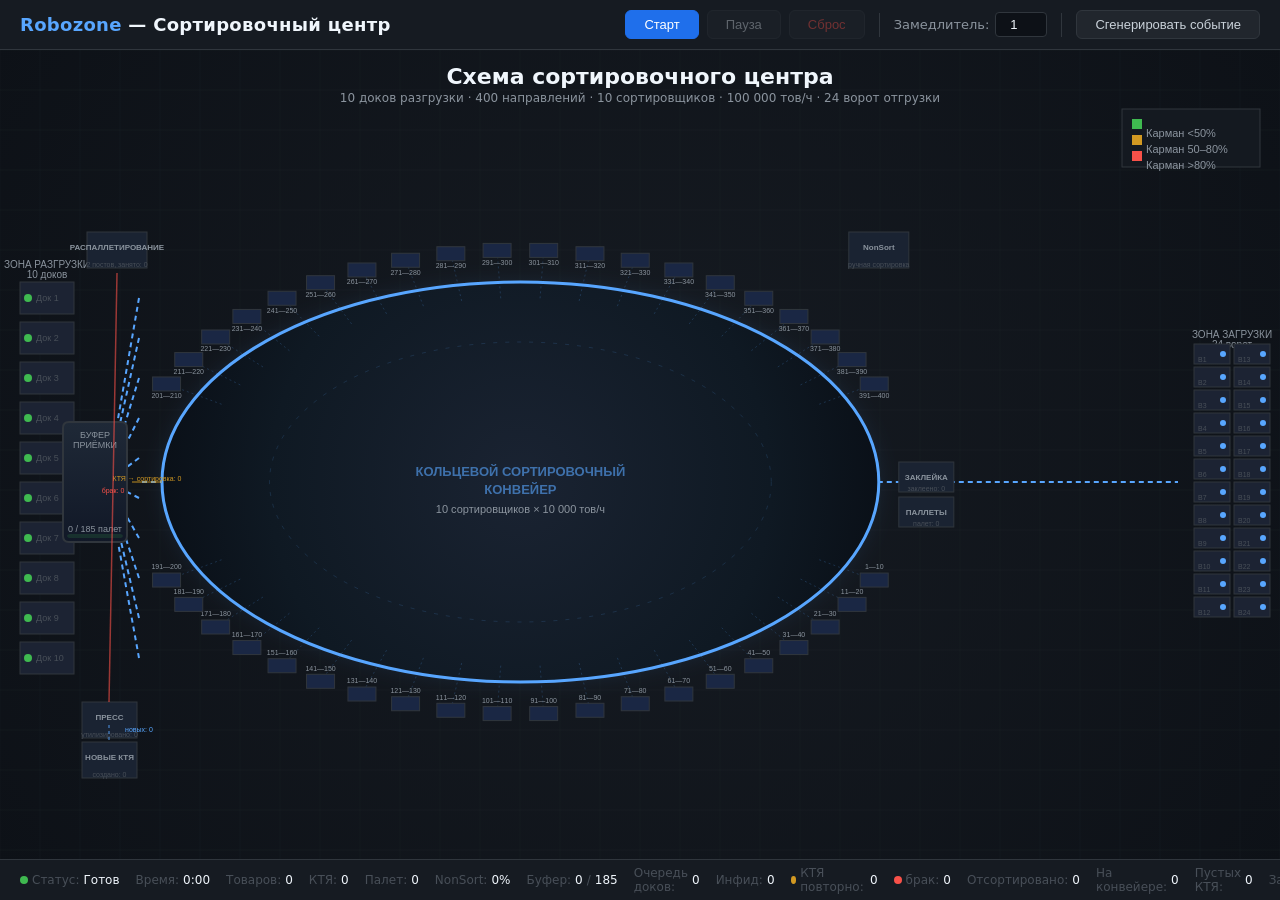
==== versions/06.07.26/simulation/app/index.html @ 3a73a0f2 "implemented plan step 7" ====
<!DOCTYPE html>
<html lang="ru">
<head>
  <meta charset="UTF-8">
  <meta name="viewport" content="width=device-width, initial-scale=1.0">
  <title>Сортировочный центр — симуляция</title>
  <link rel="stylesheet" href="styles.css">
</head>
<body>
  <div id="app">
    <header>
      <h1><span>Robozone</span> — Сортировочный центр</h1>
      <div id="controls">
        <button class="primary" id="btnStart">Старт</button>
        <button id="btnPause">Пауза</button>
        <button class="danger" id="btnReset">Сброс</button>
        <span class="sep"></span>
        <div class="speed-control">
          <label for="slowdown">Замедлитель:</label>
          <input type="number" id="slowdown" value="1" min="0.1" step="0.1">
        </div>
        <span class="sep"></span>
        <button id="btnGenEvent">Сгенерировать событие</button>
      </div>
    </header>
    <main>
      <div id="simulation-container">
        <canvas id="simCanvas"></canvas>
      </div>
    </main>
    <div id="status-bar">
      <span class="stat"><span class="dot green"></span><span class="label">Статус:</span><span class="value" id="status-label">Готов</span></span>
      <span class="stat"><span class="label">Время:</span><span class="value" id="status-time">0:00</span></span>
      <span class="stat"><span class="label">Товаров:</span><span class="value" id="stat-items">0</span></span>
      <span class="stat"><span class="label">КТЯ:</span><span class="value" id="stat-cti">0</span></span>
      <span class="stat"><span class="label">Палет:</span><span class="value" id="stat-pallets">0</span></span>
      <span class="stat"><span class="label">NonSort:</span><span class="value" id="stat-nonsort">0%</span></span>
      <span class="stat"><span class="label">Буфер:</span><span class="value" id="stat-buffer">0</span><span class="label">/</span><span class="value" id="stat-buffer-max">0</span></span>
      <span class="stat"><span class="label">Очередь доков:</span><span class="value" id="stat-queue">0</span></span>
      <span class="stat"><span class="label">Инфид:</span><span class="value" id="stat-infeed">0</span></span>
      <span class="stat"><span class="dot yellow"></span><span class="label">КТЯ повторно:</span><span class="value" id="stat-reuse">0</span></span>
      <span class="stat"><span class="dot red"></span><span class="label">брак:</span><span class="value" id="stat-scrap">0</span></span>
      <span class="stat"><span class="label">Отсортировано:</span><span class="value" id="stat-sorted">0</span></span>
      <span class="stat"><span class="label">На конвейере:</span><span class="value" id="stat-onsorter">0</span></span>
      <span class="stat"><span class="label">Пустых КТЯ:</span><span class="value" id="stat-empty-ct">0</span></span>
      <span class="stat"><span class="label">Заклеено:</span><span class="value" id="stat-sealed">0</span></span>
      <span class="stat"><span class="label">Палет готово:</span><span class="value" id="stat-pallets-out">0</span></span>
    </div>
  </div>
  <script src="config.js"></script>
  <script src="classes/Item.js"></script>
  <script src="classes/Box.js"></script>
  <script src="classes/Container.js"></script>
  <script src="classes/Pallet.js"></script>
  <script src="classes/Truck.js"></script>
  <script src="classes/SimulationEngine.js"></script>
  <script src="classes/Dock.js"></script>
  <script src="classes/Buffer.js"></script>
  <script src="classes/Worker.js"></script>
  <script src="classes/Pocket.js"></script>
  <script src="classes/ConveyorBelt.js"></script>
  <script src="simulation.js"></script>
  <script src="visualization.js"></script>
  <script src="app.js"></script>
</body>
</html>
---- versions/06.07.26/simulation/app/styles.css ----
* {
  margin: 0;
  padding: 0;
  box-sizing: border-box;
}

body {
  font-family: 'Segoe UI', system-ui, -apple-system, sans-serif;
  background: #0f1117;
  color: #e1e4e8;
  overflow: hidden;
  height: 100vh;
}

#app {
  display: flex;
  flex-direction: column;
  height: 100vh;
}

header {
  display: flex;
  align-items: center;
  justify-content: space-between;
  padding: 10px 20px;
  background: #161b22;
  border-bottom: 1px solid #30363d;
  flex-shrink: 0;
}

header h1 {
  font-size: 18px;
  font-weight: 600;
  color: #f0f6fc;
  letter-spacing: 0.3px;
}

header h1 span {
  color: #58a6ff;
}

#controls {
  display: flex;
  gap: 8px;
}

#controls button {
  padding: 6px 18px;
  border: 1px solid #30363d;
  border-radius: 6px;
  background: #21262d;
  color: #c9d1d9;
  font-size: 13px;
  font-weight: 500;
  cursor: pointer;
  transition: all 0.15s;
}

#controls button:hover:not(:disabled) {
  background: #30363d;
  border-color: #58a6ff;
}

#controls button:disabled {
  opacity: 0.4;
  cursor: not-allowed;
}

#controls button.primary {
  background: #1f6feb;
  border-color: #1f6feb;
  color: #fff;
}

#controls button.primary:hover:not(:disabled) {
  background: #388bfd;
}

#controls button.danger {
  color: #f85149;
}

#controls .speed-control {
  display: flex;
  align-items: center;
  gap: 6px;
  font-size: 13px;
  color: #8b949e;
}

#controls .speed-control label {
  white-space: nowrap;
}

#controls .speed-control input {
  width: 52px;
  padding: 4px 6px;
  border: 1px solid #30363d;
  border-radius: 4px;
  background: #0d1117;
  color: #f0f6fc;
  font-size: 13px;
  text-align: center;
  outline: none;
}

#controls .speed-control input:focus {
  border-color: #58a6ff;
}

#controls .sep {
  width: 1px;
  height: 24px;
  background: #30363d;
  margin: 0 6px;
  align-self: center;
  flex-shrink: 0;
}

main {
  display: flex;
  flex: 1;
  overflow: hidden;
}

#simulation-container {
  flex: 1;
  position: relative;
  overflow: hidden;
  background: #0d1117;
}

#simulation-container canvas {
  display: block;
  width: 100%;
  height: 100%;
}

#status-bar {
  display: flex;
  align-items: center;
  gap: 16px;
  padding: 6px 20px;
  background: #161b22;
  border-top: 1px solid #30363d;
  font-size: 12px;
  color: #8b949e;
  flex-shrink: 0;
}

#status-bar .stat {
  display: flex;
  align-items: center;
  gap: 4px;
}

#status-bar .stat .label {
  color: #484f58;
}

#status-bar .stat .value {
  color: #f0f6fc;
  font-weight: 500;
}

#status-bar .dot {
  width: 8px;
  height: 8px;
  border-radius: 50%;
  display: inline-block;
}

#status-bar .dot.green {
  background: #3fb950;
}

#status-bar .dot.yellow {
  background: #d29922;
}

#status-bar .dot.red {
  background: #f85149;
}
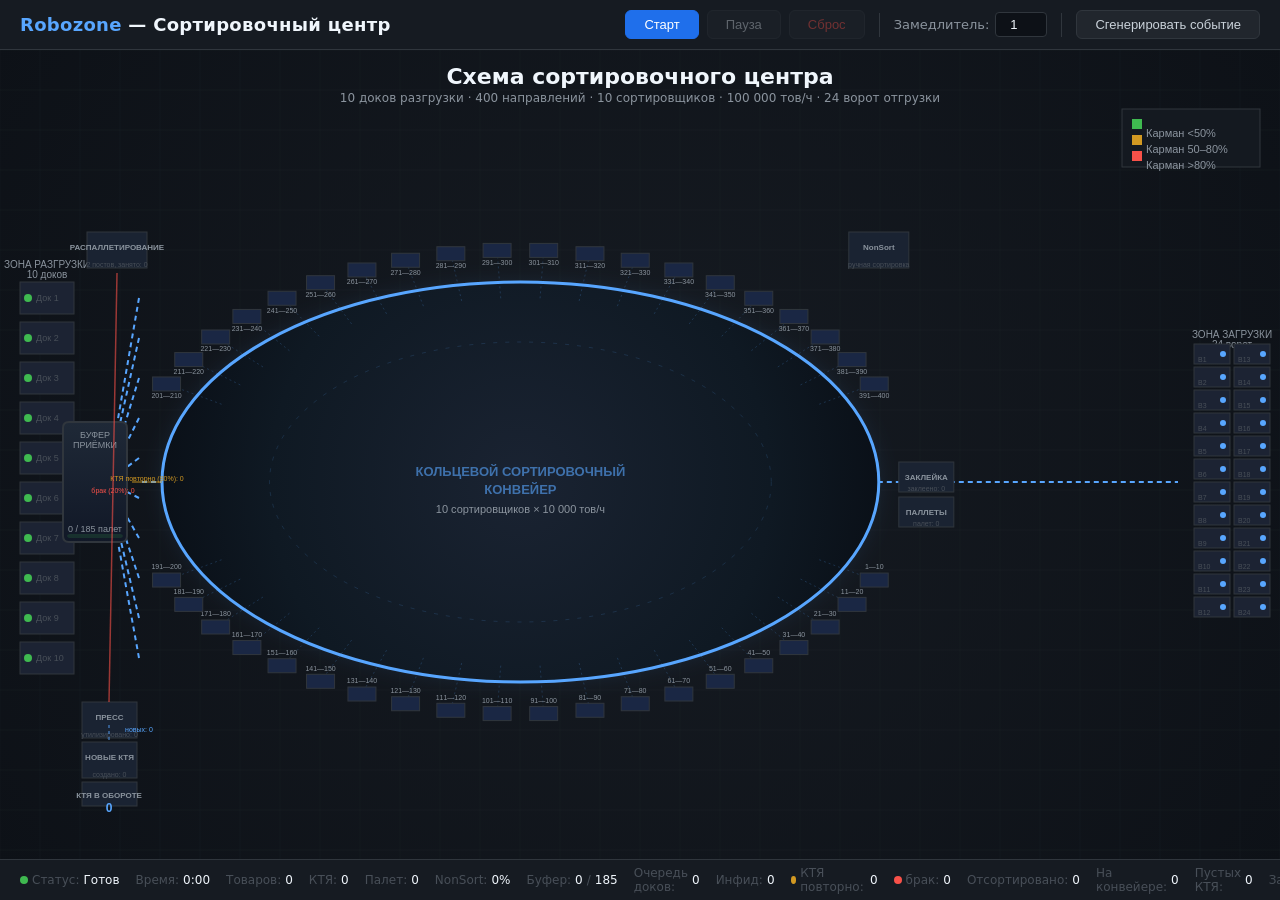
==== commit b555b3b3: "implemented plan step 8" ====
--- a/versions/06.07.26/simulation/app/index.html
+++ b/versions/06.07.26/simulation/app/index.html
@@ -45,6 +45,7 @@
       <span class="stat"><span class="label">Пустых КТЯ:</span><span class="value" id="stat-empty-ct">0</span></span>
       <span class="stat"><span class="label">Заклеено:</span><span class="value" id="stat-sealed">0</span></span>
       <span class="stat"><span class="label">Палет готово:</span><span class="value" id="stat-pallets-out">0</span></span>
+      <span class="stat"><span class="label">КТЯ в обороте:</span><span class="value" id="stat-circulation">0</span></span>
     </div>
   </div>
   <script src="config.js"></script>
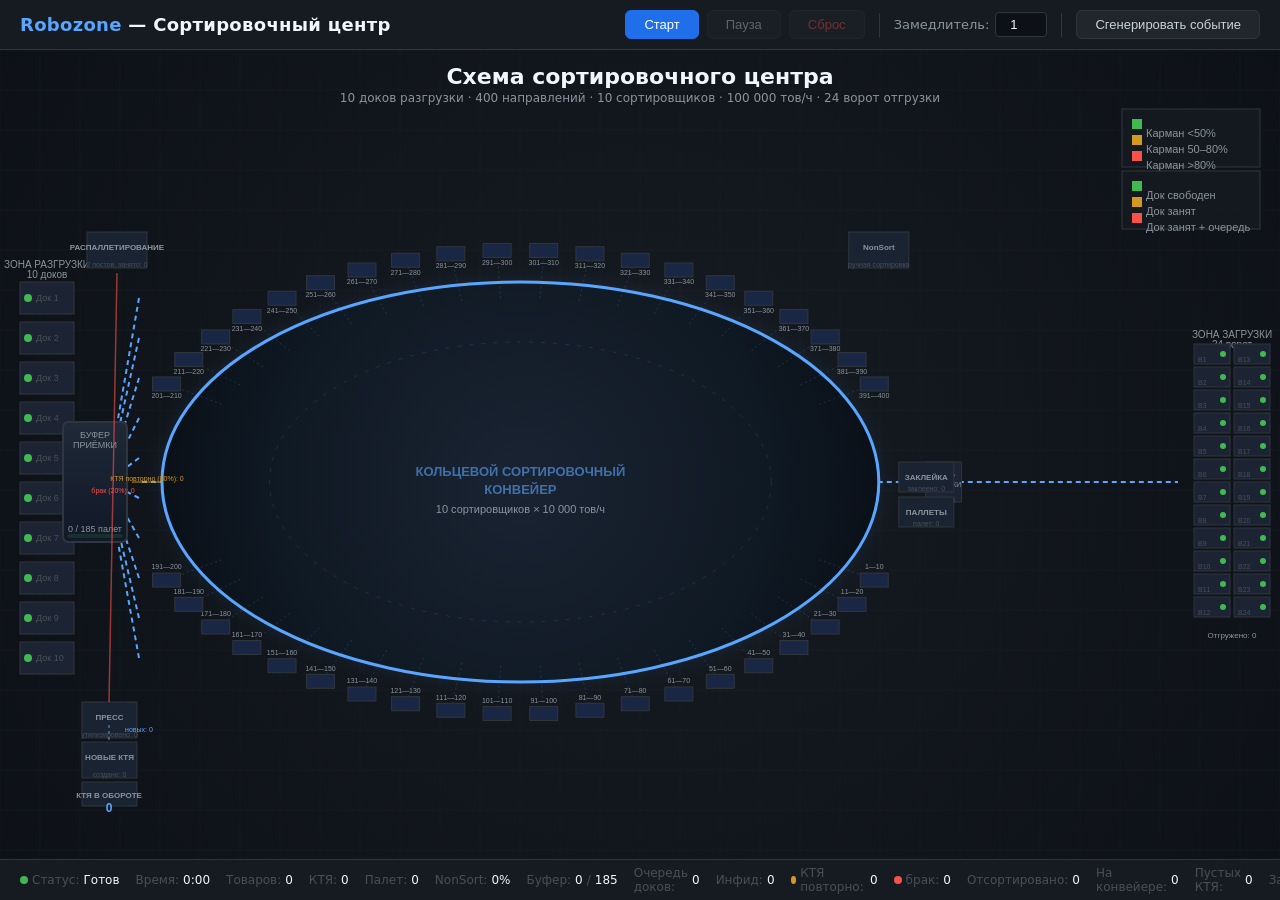
==== commit ba35b12d: "implemented plan step 9" ====
--- a/versions/06.07.26/simulation/app/index.html
+++ b/versions/06.07.26/simulation/app/index.html
@@ -46,6 +46,9 @@
       <span class="stat"><span class="label">Заклеено:</span><span class="value" id="stat-sealed">0</span></span>
       <span class="stat"><span class="label">Палет готово:</span><span class="value" id="stat-pallets-out">0</span></span>
       <span class="stat"><span class="label">КТЯ в обороте:</span><span class="value" id="stat-circulation">0</span></span>
+      <span class="stat"><span class="label">Буфер отгрузки:</span><span class="value" id="stat-ship-buffer">0</span></span>
+      <span class="stat"><span class="label">Загрузка ворот:</span><span class="value" id="stat-loading-docks">0/24</span></span>
+      <span class="stat"><span class="dot green"></span><span class="label">Отгружено машин:</span><span class="value" id="stat-dispatched">0</span></span>
     </div>
   </div>
   <script src="config.js"></script>
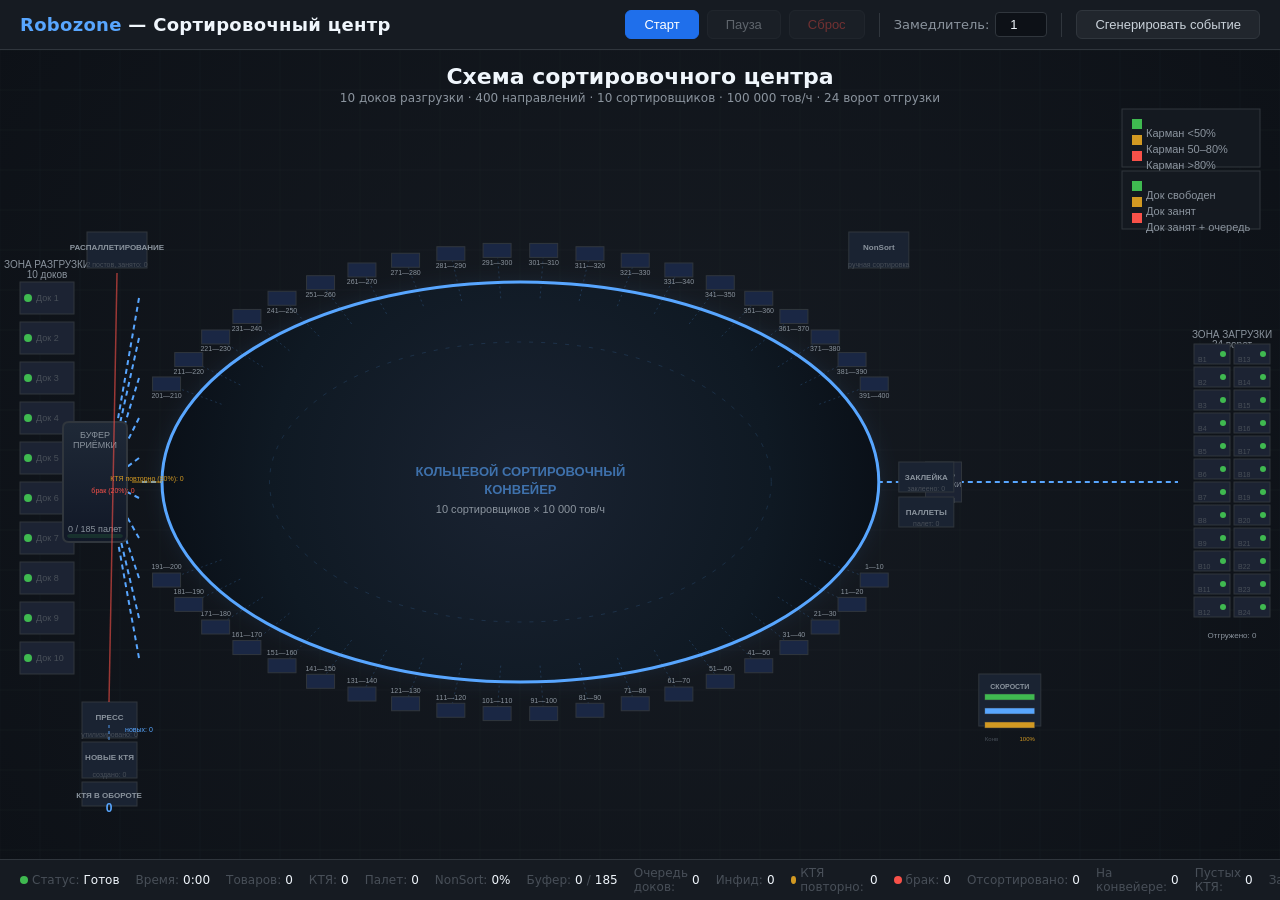
==== commit ddef3826: "implemented plan step 10" ====
--- a/versions/06.07.26/simulation/app/index.html
+++ b/versions/06.07.26/simulation/app/index.html
@@ -49,6 +49,9 @@
       <span class="stat"><span class="label">Буфер отгрузки:</span><span class="value" id="stat-ship-buffer">0</span></span>
       <span class="stat"><span class="label">Загрузка ворот:</span><span class="value" id="stat-loading-docks">0/24</span></span>
       <span class="stat"><span class="dot green"></span><span class="label">Отгружено машин:</span><span class="value" id="stat-dispatched">0</span></span>
+      <span class="stat"><span class="label">Разгр:</span><span class="value" id="stat-unload-speed">100%</span></span>
+      <span class="stat"><span class="label">Сорт:</span><span class="value" id="stat-sort-speed">100%</span></span>
+      <span class="stat"><span class="label">Конв:</span><span class="value" id="stat-conv-speed">100%</span></span>
     </div>
   </div>
   <script src="config.js"></script>
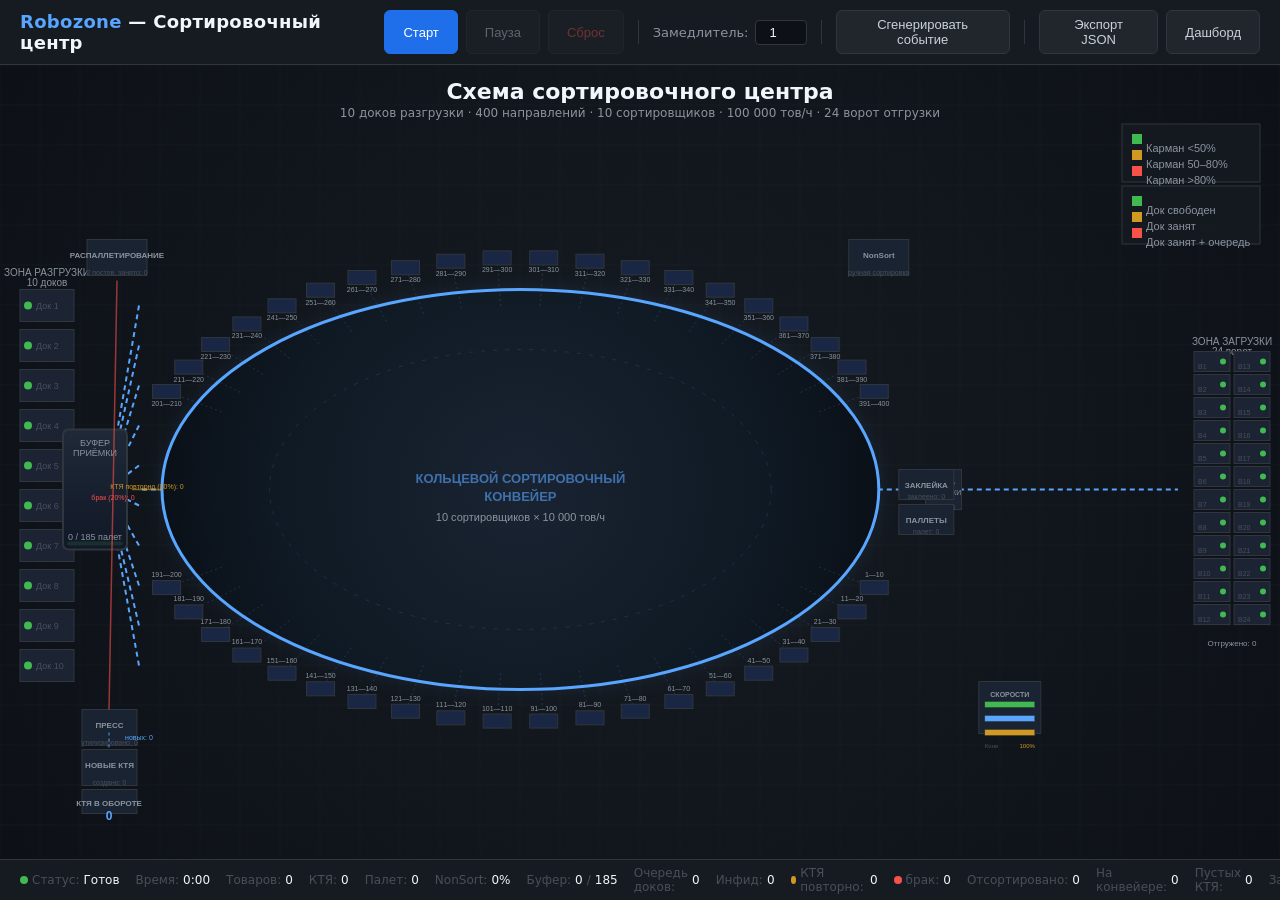
==== commit 06a484ca: "implemented plan step 11" ====
--- a/versions/06.07.26/simulation/app/index.html
+++ b/versions/06.07.26/simulation/app/index.html
@@ -21,6 +21,9 @@
         </div>
         <span class="sep"></span>
         <button id="btnGenEvent">Сгенерировать событие</button>
+        <span class="sep"></span>
+        <button id="btnExport">Экспорт JSON</button>
+        <button id="btnToggleDash">Дашборд</button>
       </div>
     </header>
     <main>
@@ -28,6 +31,23 @@
         <canvas id="simCanvas"></canvas>
       </div>
     </main>
+    <div id="dashboard" style="display:none">
+      <div class="dash-metrics">
+        <div class="dash-metric"><span class="dash-label">Товаров/ч</span><span class="dash-value" id="dash-throughput">0</span></div>
+        <div class="dash-metric"><span class="dash-label">КТЯ/ч</span><span class="dash-value" id="dash-cti-rate">0</span></div>
+        <div class="dash-metric"><span class="dash-label">Палет/ч</span><span class="dash-value" id="dash-pallet-rate">0</span></div>
+        <div class="dash-metric"><span class="dash-label">NonSort %</span><span class="dash-value" id="dash-nonsort-pct">0%</span></div>
+        <div class="dash-metric"><span class="dash-label">Буфер приёмки</span><span class="dash-value" id="dash-buf-fill">0%</span></div>
+        <div class="dash-metric"><span class="dash-label">Очередь инфида</span><span class="dash-value" id="dash-infeed">0</span></div>
+        <div class="dash-metric"><span class="dash-label">Карманы (средн)</span><span class="dash-value" id="dash-pocket-avg">0%</span></div>
+        <div class="dash-metric"><span class="dash-label">Отгружено машин</span><span class="dash-value" id="dash-dispatched">0</span></div>
+        <div class="dash-metric"><span class="dash-label">Занято доков разгр</span><span class="dash-value" id="dash-unload-busy">0/10</span></div>
+        <div class="dash-metric"><span class="dash-label">Занято ворот загр</span><span class="dash-value" id="dash-load-busy">0/24</span></div>
+      </div>
+      <div class="dash-chart-area">
+        <canvas id="chartCanvas"></canvas>
+      </div>
+    </div>
     <div id="status-bar">
       <span class="stat"><span class="dot green"></span><span class="label">Статус:</span><span class="value" id="status-label">Готов</span></span>
       <span class="stat"><span class="label">Время:</span><span class="value" id="status-time">0:00</span></span>
@@ -67,6 +87,7 @@
   <script src="classes/Pocket.js"></script>
   <script src="classes/ConveyorBelt.js"></script>
   <script src="simulation.js"></script>
+  <script src="statistics.js"></script>
   <script src="visualization.js"></script>
   <script src="app.js"></script>
 </body>
--- a/versions/06.07.26/simulation/app/styles.css
+++ b/versions/06.07.26/simulation/app/styles.css
@@ -181,3 +181,53 @@
 #status-bar .dot.red {
   background: #f85149;
 }
+
+#dashboard {
+  display: flex;
+  gap: 12px;
+  padding: 8px 20px;
+  background: #161b22;
+  border-top: 1px solid #30363d;
+  flex-shrink: 0;
+  height: 110px;
+}
+
+.dash-metrics {
+  display: grid;
+  grid-template-columns: 1fr 1fr;
+  gap: 4px 16px;
+  flex: 1;
+  align-content: start;
+}
+
+.dash-metric {
+  display: flex;
+  align-items: center;
+  gap: 6px;
+  font-size: 11px;
+}
+
+.dash-label {
+  color: #484f58;
+  white-space: nowrap;
+}
+
+.dash-value {
+  color: #f0f6fc;
+  font-weight: 600;
+  font-size: 12px;
+}
+
+.dash-chart-area {
+  width: 240px;
+  height: 94px;
+  flex-shrink: 0;
+}
+
+.dash-chart-area canvas {
+  width: 100%;
+  height: 100%;
+  border: 1px solid #30363d;
+  border-radius: 4px;
+  background: #0d1117;
+}
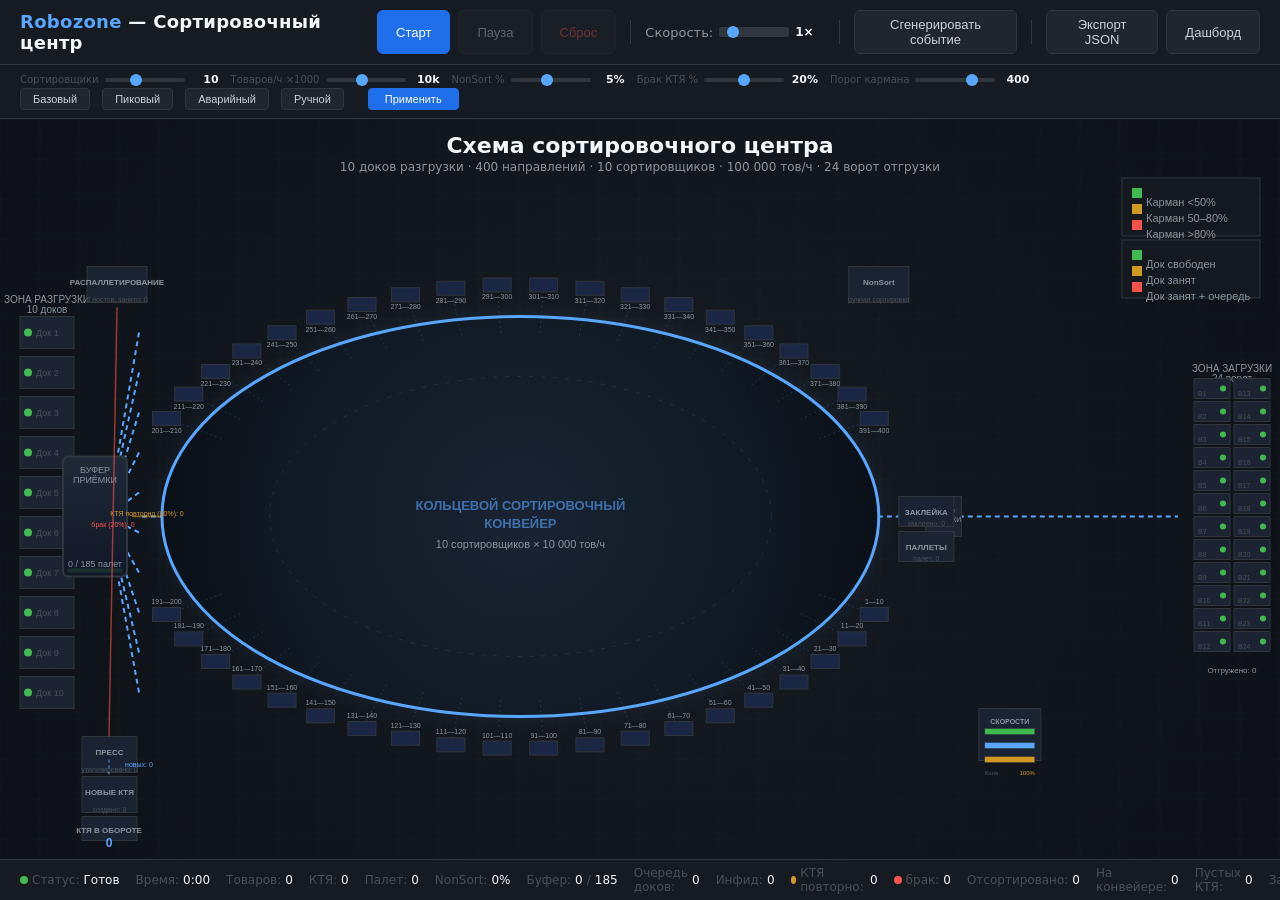
==== commit 7da6a6cb: "implemented plan step 12" ====
--- a/versions/06.07.26/simulation/app/index.html
+++ b/versions/06.07.26/simulation/app/index.html
@@ -16,8 +16,9 @@
         <button class="danger" id="btnReset">Сброс</button>
         <span class="sep"></span>
         <div class="speed-control">
-          <label for="slowdown">Замедлитель:</label>
-          <input type="number" id="slowdown" value="1" min="0.1" step="0.1">
+          <label for="speedSlider">Скорость:</label>
+          <input type="range" id="speedSlider" min="0.1" max="120" value="1" step="0.1">
+          <span class="speed-val" id="speedDisplay">1×</span>
         </div>
         <span class="sep"></span>
         <button id="btnGenEvent">Сгенерировать событие</button>
@@ -26,6 +27,24 @@
         <button id="btnToggleDash">Дашборд</button>
       </div>
     </header>
+    <div id="settings">
+      <div class="settings-row">
+        <div class="param"><label>Сортировщики</label><input type="range" id="paramSorters" min="4" max="20" value="10" step="1"><span class="param-val" id="paramSortersVal">10</span></div>
+        <div class="param"><label>Товаров/ч ×1000</label><input type="range" id="paramThroughput" min="2" max="20" value="10" step="1"><span class="param-val" id="paramThroughputVal">10k</span></div>
+        <div class="param"><label>NonSort %</label><input type="range" id="paramNonsort" min="1" max="10" value="5" step="1"><span class="param-val" id="paramNonsortVal">5%</span></div>
+        <div class="param"><label>Брак КТЯ %</label><input type="range" id="paramScrap" min="10" max="30" value="20" step="1"><span class="param-val" id="paramScrapVal">20%</span></div>
+        <div class="param"><label>Порог кармана</label><input type="range" id="paramThreshold" min="100" max="500" value="400" step="10"><span class="param-val" id="paramThresholdVal">400</span></div>
+      </div>
+      <div class="settings-row">
+        <button class="scenario" data-scenario="base">Базовый</button>
+        <button class="scenario" data-scenario="peak">Пиковый</button>
+        <button class="scenario" data-scenario="emergency">Аварийный</button>
+        <button class="scenario" data-scenario="manual">Ручной</button>
+        <span class="sep"></span>
+        <button id="btnApply">Применить</button>
+      </div>
+    </div>
+    <div id="tooltip" style="display:none"></div>
     <main>
       <div id="simulation-container">
         <canvas id="simCanvas"></canvas>
--- a/versions/06.07.26/simulation/app/styles.css
+++ b/versions/06.07.26/simulation/app/styles.css
@@ -108,6 +108,140 @@
   border-color: #58a6ff;
 }
 
+#settings {
+  background: #161b22;
+  border-bottom: 1px solid #30363d;
+  padding: 6px 20px;
+  flex-shrink: 0;
+}
+
+.settings-row {
+  display: flex;
+  align-items: center;
+  gap: 12px;
+  margin: 2px 0;
+}
+
+.param {
+  display: flex;
+  align-items: center;
+  gap: 6px;
+  font-size: 11px;
+  color: #8b949e;
+}
+
+.param label {
+  white-space: nowrap;
+  font-size: 10px;
+  color: #484f58;
+}
+
+.param input[type="range"] {
+  width: 80px;
+  height: 4px;
+  -webkit-appearance: none;
+  appearance: none;
+  background: #30363d;
+  border-radius: 2px;
+  outline: none;
+  cursor: pointer;
+}
+
+.param input[type="range"]::-webkit-slider-thumb {
+  -webkit-appearance: none;
+  appearance: none;
+  width: 12px;
+  height: 12px;
+  border-radius: 50%;
+  background: #58a6ff;
+  cursor: pointer;
+}
+
+.param-val {
+  font-weight: 600;
+  color: #f0f6fc;
+  font-size: 11px;
+  min-width: 28px;
+  text-align: right;
+}
+
+.scenario {
+  padding: 4px 12px;
+  border: 1px solid #30363d;
+  border-radius: 4px;
+  background: #21262d;
+  color: #c9d1d9;
+  font-size: 11px;
+  cursor: pointer;
+}
+
+.scenario:hover {
+  border-color: #58a6ff;
+  background: #30363d;
+}
+
+.scenario.active {
+  border-color: #58a6ff;
+  background: #1f3a5f;
+  color: #58a6ff;
+}
+
+#btnApply {
+  padding: 4px 16px;
+  border: 1px solid #1f6feb;
+  border-radius: 4px;
+  background: #1f6feb;
+  color: #fff;
+  font-size: 11px;
+  cursor: pointer;
+}
+
+#btnApply:hover {
+  background: #388bfd;
+}
+
+#tooltip {
+  position: fixed;
+  background: #1c2333;
+  border: 1px solid #30363d;
+  border-radius: 4px;
+  padding: 4px 8px;
+  font-size: 10px;
+  color: #f0f6fc;
+  pointer-events: none;
+  z-index: 100;
+  white-space: nowrap;
+}
+
+#controls .speed-control input[type="range"] {
+  width: 70px;
+  height: 4px;
+  -webkit-appearance: none;
+  appearance: none;
+  background: #30363d;
+  border-radius: 2px;
+  outline: none;
+  cursor: pointer;
+  vertical-align: middle;
+}
+
+#controls .speed-control input[type="range"]::-webkit-slider-thumb {
+  -webkit-appearance: none;
+  appearance: none;
+  width: 12px;
+  height: 12px;
+  border-radius: 50%;
+  background: #58a6ff;
+  cursor: pointer;
+}
+
+.speed-val {
+  font-weight: 600;
+  color: #f0f6fc;
+  font-size: 12px;
+  min-width: 30px;
+}
+
 #controls .sep {
   width: 1px;
   height: 24px;
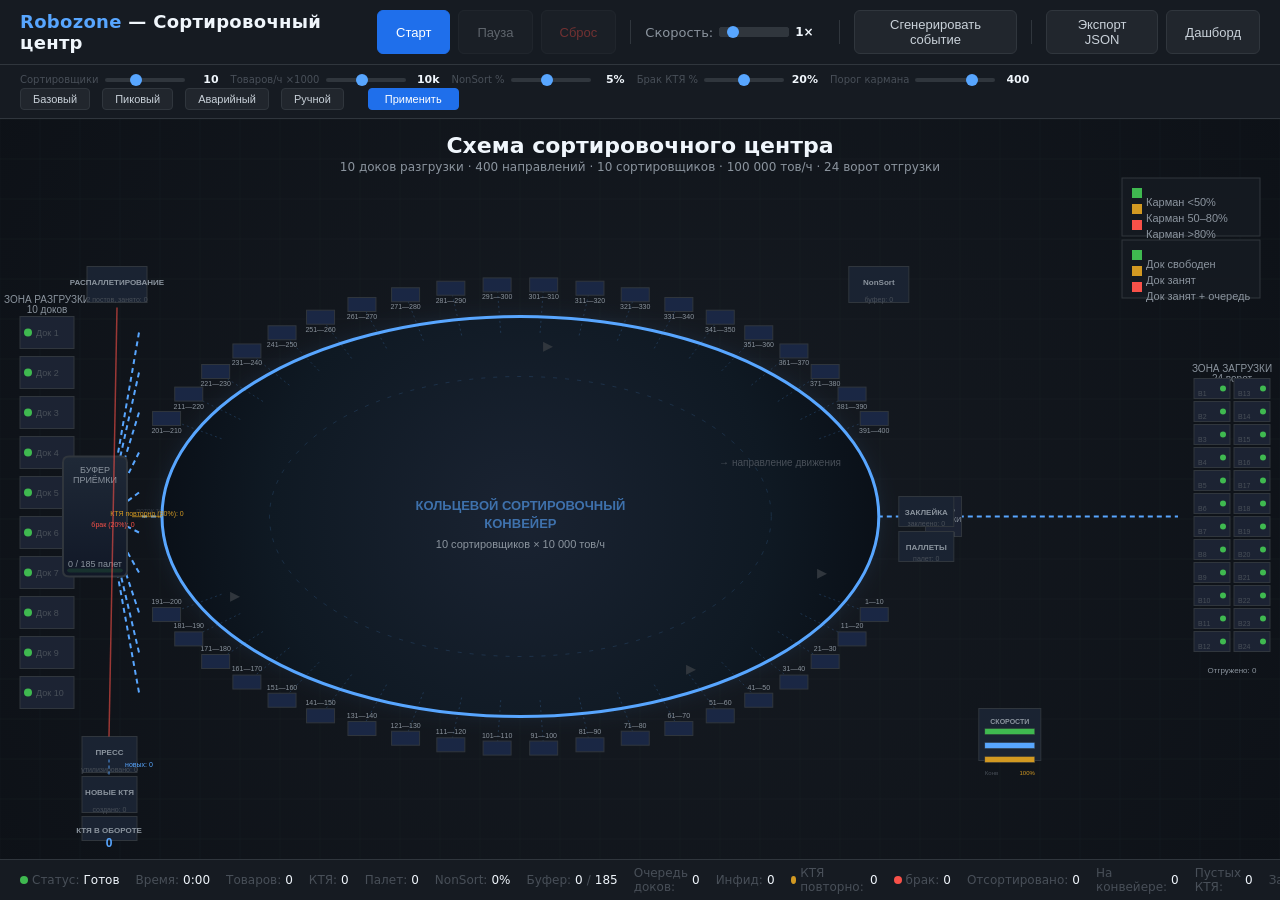
==== commit 19ea59c3: "implemented plan step 13" ====
--- a/versions/06.07.26/simulation/app/index.html
+++ b/versions/06.07.26/simulation/app/index.html
@@ -91,6 +91,7 @@
       <span class="stat"><span class="label">Разгр:</span><span class="value" id="stat-unload-speed">100%</span></span>
       <span class="stat"><span class="label">Сорт:</span><span class="value" id="stat-sort-speed">100%</span></span>
       <span class="stat"><span class="label">Конв:</span><span class="value" id="stat-conv-speed">100%</span></span>
+      <span class="stat"><span class="label">Резерв:</span><span class="value" id="stat-backup">0</span></span>
     </div>
   </div>
   <script src="config.js"></script>
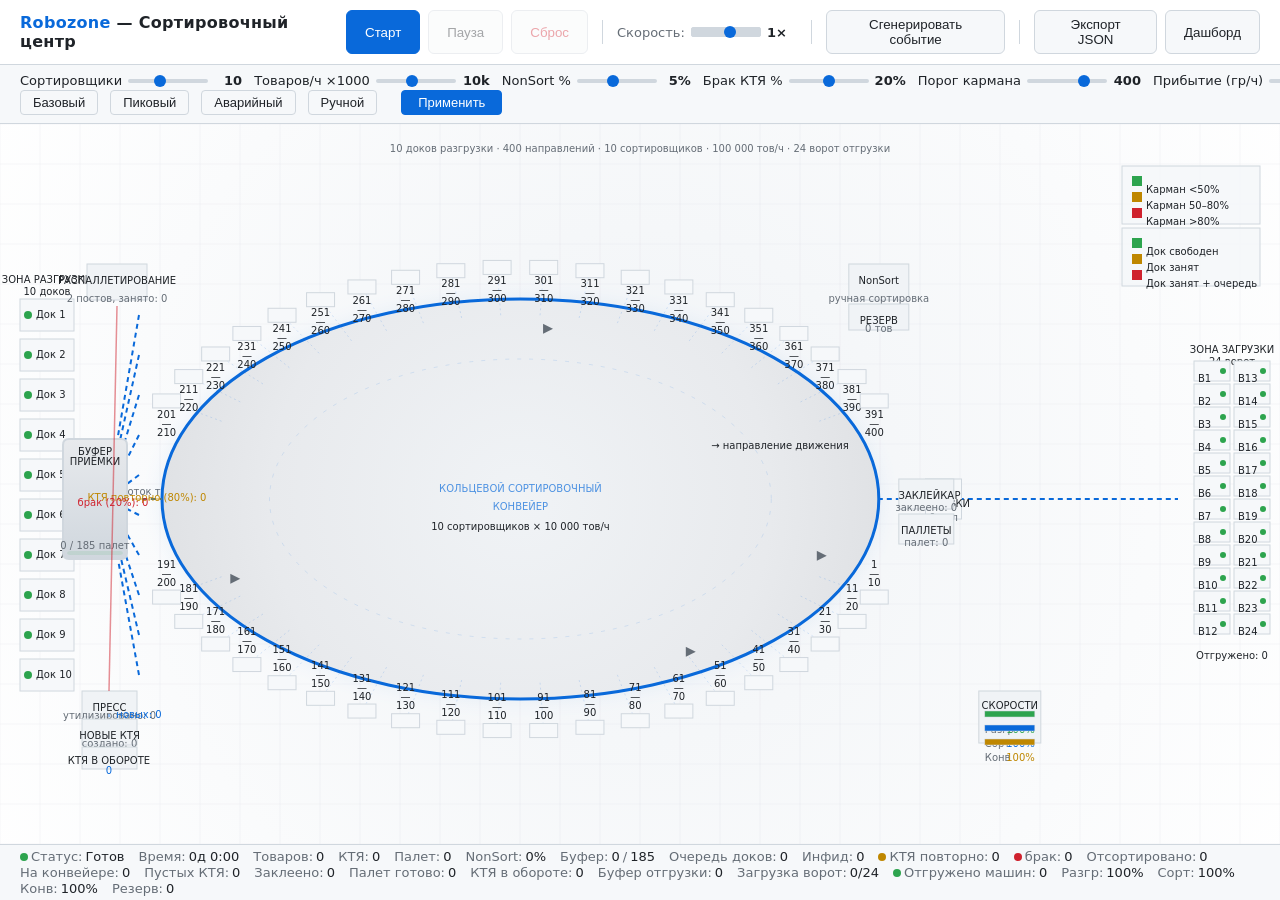
==== commit 153334c6: "update UI & parameters" ====
--- a/versions/06.07.26/simulation/app/index.html
+++ b/versions/06.07.26/simulation/app/index.html
@@ -17,7 +17,7 @@
         <span class="sep"></span>
         <div class="speed-control">
           <label for="speedSlider">Скорость:</label>
-          <input type="range" id="speedSlider" min="0.1" max="120" value="1" step="0.1">
+          <input type="range" id="speedSlider" min="-30" max="20" value="0" step="1">
           <span class="speed-val" id="speedDisplay">1×</span>
         </div>
         <span class="sep"></span>
@@ -34,6 +34,7 @@
         <div class="param"><label>NonSort %</label><input type="range" id="paramNonsort" min="1" max="10" value="5" step="1"><span class="param-val" id="paramNonsortVal">5%</span></div>
         <div class="param"><label>Брак КТЯ %</label><input type="range" id="paramScrap" min="10" max="30" value="20" step="1"><span class="param-val" id="paramScrapVal">20%</span></div>
         <div class="param"><label>Порог кармана</label><input type="range" id="paramThreshold" min="100" max="500" value="400" step="10"><span class="param-val" id="paramThresholdVal">400</span></div>
+        <div class="param"><label>Прибытие (гр/ч)</label><input type="range" id="paramArrival" min="1" max="600" value="450" step="1"><span class="param-val" id="paramArrivalVal">45.0</span></div>
       </div>
       <div class="settings-row">
         <button class="scenario" data-scenario="base">Базовый</button>
--- a/versions/06.07.26/simulation/app/styles.css
+++ b/versions/06.07.26/simulation/app/styles.css
@@ -6,8 +6,9 @@
 
 body {
   font-family: 'Segoe UI', system-ui, -apple-system, sans-serif;
-  background: #0f1117;
-  color: #e1e4e8;
+  background: #ffffff;
+  color: #1f2328;
+  font-size: 13px;
   overflow: hidden;
   height: 100vh;
 }
@@ -23,20 +24,20 @@
   align-items: center;
   justify-content: space-between;
   padding: 10px 20px;
-  background: #161b22;
-  border-bottom: 1px solid #30363d;
+  background: #ffffff;
+  border-bottom: 1px solid #d0d7de;
   flex-shrink: 0;
 }
 
 header h1 {
-  font-size: 18px;
+  font-size: 16px;
   font-weight: 600;
-  color: #f0f6fc;
+  color: #1f2328;
   letter-spacing: 0.3px;
 }
 
 header h1 span {
-  color: #58a6ff;
+  color: #0969da;
 }
 
 #controls {
@@ -46,19 +47,17 @@
 
 #controls button {
   padding: 6px 18px;
-  border: 1px solid #30363d;
+  border: 1px solid #d0d7de;
   border-radius: 6px;
-  background: #21262d;
-  color: #c9d1d9;
-  font-size: 13px;
-  font-weight: 500;
+  background: #f6f8fa;
+  color: #1f2328;
   cursor: pointer;
   transition: all 0.15s;
 }
 
 #controls button:hover:not(:disabled) {
-  background: #30363d;
-  border-color: #58a6ff;
+  background: #e8eaed;
+  border-color: #0969da;
 }
 
 #controls button:disabled {
@@ -67,25 +66,24 @@
 }
 
 #controls button.primary {
-  background: #1f6feb;
-  border-color: #1f6feb;
+  background: #0969da;
+  border-color: #0969da;
   color: #fff;
 }
 
 #controls button.primary:hover:not(:disabled) {
-  background: #388bfd;
+  background: #0550ae;
 }
 
 #controls button.danger {
-  color: #f85149;
+  color: #cf222e;
 }
 
 #controls .speed-control {
   display: flex;
   align-items: center;
   gap: 6px;
-  font-size: 13px;
-  color: #8b949e;
+  color: #656d76;
 }
 
 #controls .speed-control label {
@@ -95,22 +93,21 @@
 #controls .speed-control input {
   width: 52px;
   padding: 4px 6px;
-  border: 1px solid #30363d;
-  border-radius: 4px;
-  background: #0d1117;
-  color: #f0f6fc;
-  font-size: 13px;
+  border: 1px solid #d0d7de;
+  border-radius: 4px;
+  background: #ffffff;
+  color: #1f2328;
   text-align: center;
   outline: none;
 }
 
 #controls .speed-control input:focus {
-  border-color: #58a6ff;
+  border-color: #0969da;
 }
 
 #settings {
-  background: #161b22;
-  border-bottom: 1px solid #30363d;
+  background: #f6f8fa;
+  border-bottom: 1px solid #d0d7de;
   padding: 6px 20px;
   flex-shrink: 0;
 }
@@ -126,14 +123,14 @@
   display: flex;
   align-items: center;
   gap: 6px;
-  font-size: 11px;
-  color: #8b949e;
+  font-size: inherit;
+  color: #656d76;
 }
 
 .param label {
   white-space: nowrap;
-  font-size: 10px;
-  color: #484f58;
+  font-size: inherit;
+  color: #1f2328;
 }
 
 .param input[type="range"] {
@@ -141,7 +138,7 @@
   height: 4px;
   -webkit-appearance: none;
   appearance: none;
-  background: #30363d;
+  background: #d0d7de;
   border-radius: 2px;
   outline: none;
   cursor: pointer;
@@ -153,64 +150,65 @@
   width: 12px;
   height: 12px;
   border-radius: 50%;
-  background: #58a6ff;
+  background: #0969da;
   cursor: pointer;
 }
 
 .param-val {
   font-weight: 600;
-  color: #f0f6fc;
-  font-size: 11px;
+  color: #1f2328;
+  font-size: inherit;
   min-width: 28px;
   text-align: right;
 }
 
 .scenario {
   padding: 4px 12px;
-  border: 1px solid #30363d;
-  border-radius: 4px;
-  background: #21262d;
-  color: #c9d1d9;
-  font-size: 11px;
+  border: 1px solid #d0d7de;
+  border-radius: 4px;
+  background: #f6f8fa;
+  color: #1f2328;
+  font-size: inherit;
   cursor: pointer;
 }
 
 .scenario:hover {
-  border-color: #58a6ff;
-  background: #30363d;
+  border-color: #0969da;
+  background: #e8eaed;
 }
 
 .scenario.active {
-  border-color: #58a6ff;
-  background: #1f3a5f;
-  color: #58a6ff;
+  border-color: #0969da;
+  background: #ddf4ff;
+  color: #0969da;
 }
 
 #btnApply {
   padding: 4px 16px;
-  border: 1px solid #1f6feb;
-  border-radius: 4px;
-  background: #1f6feb;
+  border: 1px solid #0969da;
+  border-radius: 4px;
+  background: #0969da;
   color: #fff;
-  font-size: 11px;
+  font-size: inherit;
   cursor: pointer;
 }
 
 #btnApply:hover {
-  background: #388bfd;
+  background: #0550ae;
 }
 
 #tooltip {
   position: fixed;
-  background: #1c2333;
-  border: 1px solid #30363d;
+  background: #ffffff;
+  border: 1px solid #d0d7de;
   border-radius: 4px;
   padding: 4px 8px;
-  font-size: 10px;
-  color: #f0f6fc;
+  font-size: inherit;
+  color: #1f2328;
   pointer-events: none;
   z-index: 100;
   white-space: nowrap;
+  box-shadow: 0 2px 6px rgba(0,0,0,0.08);
 }
 
 #controls .speed-control input[type="range"] {
@@ -218,7 +216,7 @@
   height: 4px;
   -webkit-appearance: none;
   appearance: none;
-  background: #30363d;
+  background: #d0d7de;
   border-radius: 2px;
   outline: none;
   cursor: pointer;
@@ -231,21 +229,21 @@
   width: 12px;
   height: 12px;
   border-radius: 50%;
-  background: #58a6ff;
+  background: #0969da;
   cursor: pointer;
 }
 
 .speed-val {
   font-weight: 600;
-  color: #f0f6fc;
-  font-size: 12px;
+  color: #1f2328;
+  font-size: inherit;
   min-width: 30px;
 }
 
 #controls .sep {
   width: 1px;
   height: 24px;
-  background: #30363d;
+  background: #d0d7de;
   margin: 0 6px;
   align-self: center;
   flex-shrink: 0;
@@ -261,7 +259,7 @@
   flex: 1;
   position: relative;
   overflow: hidden;
-  background: #0d1117;
+  background: #ffffff;
 }
 
 #simulation-container canvas {
@@ -272,29 +270,32 @@
 
 #status-bar {
   display: flex;
-  align-items: center;
-  gap: 16px;
-  padding: 6px 20px;
-  background: #161b22;
-  border-top: 1px solid #30363d;
-  font-size: 12px;
-  color: #8b949e;
-  flex-shrink: 0;
+  flex-wrap: wrap;
+  align-content: flex-start;
+  gap: 1px 14px;
+  padding: 4px 20px;
+  background: #f6f8fa;
+  border-top: 1px solid #d0d7de;
+  font-size: inherit;
+  color: #656d76;
+  flex-shrink: 0;
+  max-height: 64px;
+  overflow-y: auto;
 }
 
 #status-bar .stat {
   display: flex;
   align-items: center;
-  gap: 4px;
+  gap: 3px;
+  white-space: nowrap;
 }
 
 #status-bar .stat .label {
-  color: #484f58;
+  color: #656d76;
 }
 
 #status-bar .stat .value {
-  color: #f0f6fc;
-  font-weight: 500;
+  color: #1f2328;
 }
 
 #status-bar .dot {
@@ -305,23 +306,23 @@
 }
 
 #status-bar .dot.green {
-  background: #3fb950;
+  background: #2da44e;
 }
 
 #status-bar .dot.yellow {
-  background: #d29922;
+  background: #bf8700;
 }
 
 #status-bar .dot.red {
-  background: #f85149;
+  background: #cf222e;
 }
 
 #dashboard {
   display: flex;
   gap: 12px;
   padding: 8px 20px;
-  background: #161b22;
-  border-top: 1px solid #30363d;
+  background: #f6f8fa;
+  border-top: 1px solid #d0d7de;
   flex-shrink: 0;
   height: 110px;
 }
@@ -338,18 +339,18 @@
   display: flex;
   align-items: center;
   gap: 6px;
-  font-size: 11px;
+  font-size: inherit;
 }
 
 .dash-label {
-  color: #484f58;
+  color: #656d76;
   white-space: nowrap;
 }
 
 .dash-value {
-  color: #f0f6fc;
+  color: #1f2328;
   font-weight: 600;
-  font-size: 12px;
+  font-size: inherit;
 }
 
 .dash-chart-area {
@@ -361,7 +362,7 @@
 .dash-chart-area canvas {
   width: 100%;
   height: 100%;
-  border: 1px solid #30363d;
-  border-radius: 4px;
-  background: #0d1117;
-}
+  border: 1px solid #d0d7de;
+  border-radius: 4px;
+  background: #ffffff;
+}
